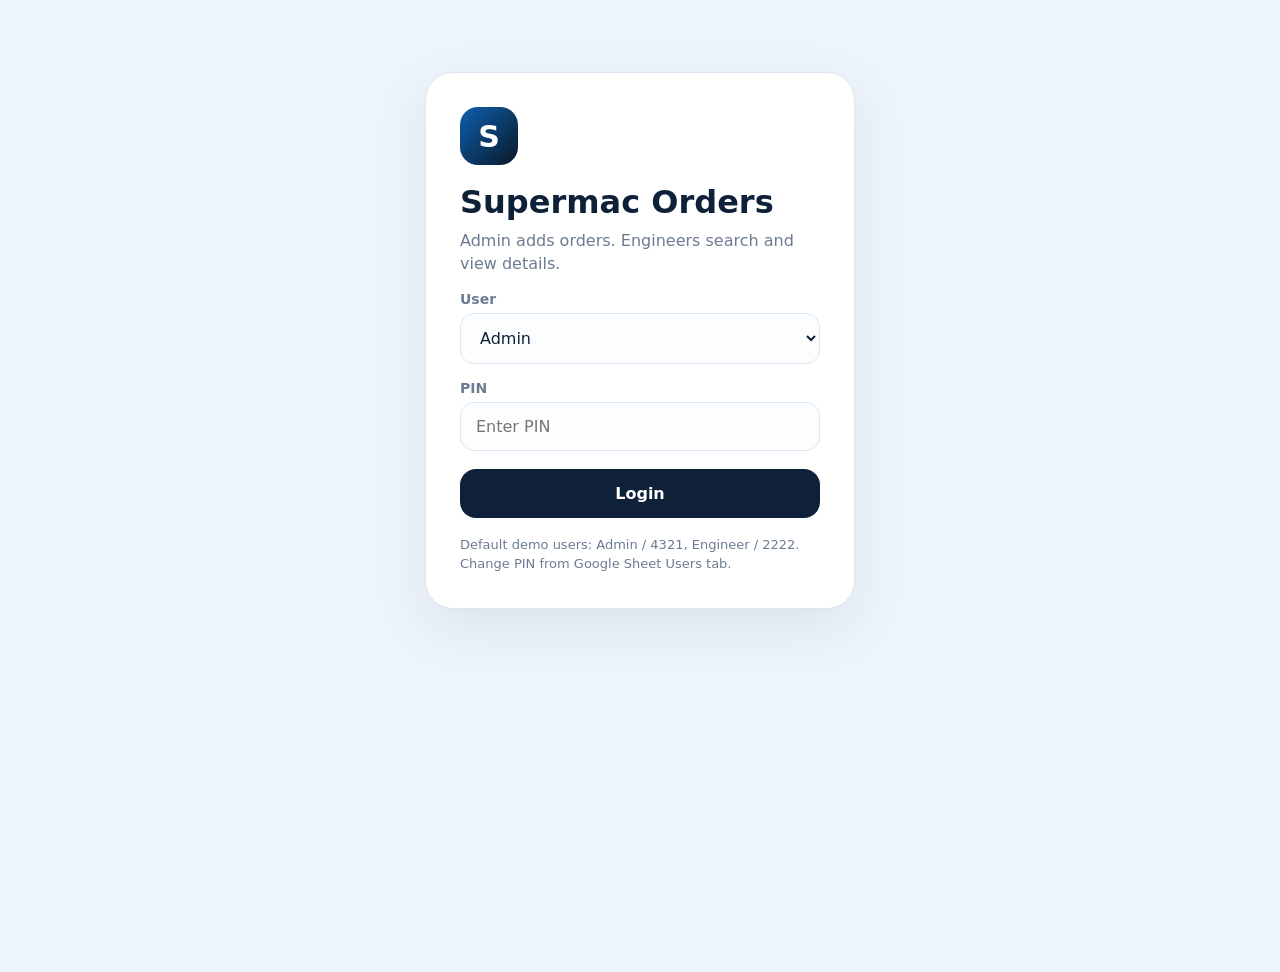
==== supermac-orders-v3-complete/index.html @ 664e1b69 "Add files via upload" ====
<!doctype html>
<html lang="en">
<head>
  <meta charset="utf-8" />
  <meta name="viewport" content="width=device-width,initial-scale=1" />
  <title>Supermac Orders</title>
  <link rel="manifest" href="manifest.json" />
  <link rel="stylesheet" href="styles.css" />
  <meta name="theme-color" content="#0f172a" />
</head>
<body>
  <div id="toast" class="toast"></div>

  <section id="loginScreen" class="screen active">
    <div class="login-card">
      <div class="brand-mark">S</div>
      <h1>Supermac Orders</h1>
      <p>Admin adds orders. Engineers search and view details.</p>

      <label>User</label>
      <select id="loginUser">
        <option value="Admin">Admin</option>
        <option value="Engineer">Engineer</option>
      </select>

      <label>PIN</label>
      <input id="loginPin" type="password" placeholder="Enter PIN" autocomplete="current-password" />

      <button id="loginBtn" class="primary-btn">Login</button>

      <div class="hint">
        Default demo users: Admin / 4321, Engineer / 2222. Change PIN from Google Sheet Users tab.
      </div>
    </div>
  </section>

  <section id="mainScreen" class="screen">
    <header class="app-header">
      <div>
        <h1>Supermac Orders</h1>
        <p id="userMeta">-</p>
      </div>
      <button id="logoutBtn" class="soft-btn">Logout</button>
    </header>

    <main class="shell">
      <section class="stats">
        <div class="stat-card"><span>Total Orders</span><strong id="totalOrders">0</strong></div>
        <div class="stat-card"><span>This Month</span><strong id="monthOrders">0</strong></div>
        <div class="stat-card"><span>Machine Types</span><strong id="machineTypes">0</strong></div>
      </section>

      <section id="adminPanel" class="panel">
        <div class="panel-head">
          <div>
            <h2 id="formTitle">Add New Order</h2>
            <p>Only Admin can add, edit and delete orders.</p>
          </div>
          <button id="cancelEditBtn" class="soft-btn hidden" type="button">Cancel Edit</button>
        </div>

        <form id="orderForm" class="order-form">
          <div class="form-grid">
            <div class="field"><label>Order Date</label><input name="orderDate" type="date" /></div>
            <div class="field"><label>Buyer Name *</label><input name="buyerName" required placeholder="Raj Plastics" /></div>
            <div class="field"><label>Company Name</label><input name="companyName" placeholder="Company name" /></div>
            <div class="field"><label>Contact Person</label><input name="contactPerson" placeholder="Rajubhai" /></div>
            <div class="field"><label>Mobile *</label><input name="mobile" required placeholder="9876543210" /></div>
            <div class="field"><label>Alternate Mobile</label><input name="alternateMobile" /></div>
            <div class="field"><label>Location</label><input name="location" placeholder="Ahmedabad" /></div>
            <div class="field wide"><label>Address</label><textarea name="address" rows="2"></textarea></div>

            <div class="field"><label>Machine Type</label><input name="machineType" value="Injection Moulding Machine" /></div>
            <div class="field"><label>Machine Model</label><input name="machineModel" placeholder="SM-120" /></div>
            <div class="field"><label>Tonnage</label><input name="tonnage" placeholder="120 Ton" /></div>
            <div class="field"><label>Servo Type</label><select name="servoType"><option></option><option>Servo</option><option>Non Servo</option></select></div>
            <div class="field"><label>PLC / Controller</label><input name="plc" placeholder="Keba / Techmation" /></div>
            <div class="field"><label>Motor HP</label><input name="motorHP" placeholder="15 HP" /></div>
            <div class="field"><label>Screw Size</label><input name="screwSize" placeholder="45 mm" /></div>
            <div class="field"><label>Shot Weight</label><input name="shotWeight" placeholder="250 gm" /></div>
            <div class="field"><label>Platen Size</label><input name="platenSize" placeholder="620 x 620" /></div>
            <div class="field"><label>Tie Bar Distance</label><input name="tieBarDistance" placeholder="420 x 420" /></div>
            <div class="field"><label>Delivery Date</label><input name="deliveryDate" type="date" /></div>
            <div class="field"><label>Status</label><select name="status"><option>New Order</option><option>Confirmed</option><option>Pending</option><option>Delivered</option><option>Cancelled</option></select></div>
            <div class="field"><label>Priority</label><select name="priority"><option>Normal</option><option>High</option><option>Urgent</option><option>Hold</option></select></div>
            <div class="field wide"><label>Special Requirement</label><textarea name="specialRequirement" rows="2"></textarea></div>
            <div class="field wide"><label>Internal Notes</label><textarea name="internalNotes" rows="2"></textarea></div>
          </div>
          <button id="saveOrderBtn" class="primary-btn" type="submit">Save Order</button>
        </form>
      </section>

      <section class="panel">
        <div class="panel-head">
          <div>
            <h2>Search Old Orders</h2>
            <p>Search by order ID, buyer, company, mobile, tonnage, location, or status.</p>
          </div>
          <button id="refreshBtn" class="soft-btn">Refresh</button>
        </div>

        <div class="search-row">
          <input id="searchInput" placeholder="Search orders..." />
          <select id="statusFilter">
            <option>All</option>
            <option>New Order</option>
            <option>Confirmed</option>
            <option>Pending</option>
            <option>Delivered</option>
            <option>Cancelled</option>
          </select>
        </div>

        <div id="ordersList" class="orders-list"></div>
      </section>
    </main>

    <dialog id="orderDialog">
      <div class="dialog-head">
        <h2 id="dialogTitle">Order Details</h2>
        <button id="closeDialog" class="soft-btn">Close</button>
      </div>
      <div id="orderDetailContent"></div>
    </dialog>
  </section>

  <script src="app.js"></script>
</body>
</html>
---- supermac-orders-v3-complete/styles.css ----
:root{
  --bg:#eef4fb;--card:#fff;--ink:#0f2138;--muted:#6c7b91;--line:#dbe6f2;
  --accent:#0f5fae;--accent2:#e8f2ff;--danger:#dc2626;--dangerbg:#fee2e2;
  --shadow:0 18px 55px rgba(15,33,56,.08);--radius:22px;
}
*{box-sizing:border-box}
body{margin:0;font-family:Inter,system-ui,-apple-system,Segoe UI,Arial,sans-serif;background:var(--bg);color:var(--ink)}
.screen{display:none;min-height:100vh}.screen.active{display:block}
.login-card{max-width:430px;margin:8vh auto;background:var(--card);border:1px solid var(--line);border-radius:28px;padding:34px;box-shadow:var(--shadow)}
.brand-mark{width:58px;height:58px;border-radius:18px;background:linear-gradient(135deg,#0f5fae,#091827);color:#fff;display:grid;place-items:center;font-weight:900;font-size:30px;margin-bottom:18px}
h1,h2,h3,p{margin:0}.login-card h1{font-size:32px}.login-card p,.panel-head p,.hint{color:var(--muted);margin-top:8px;line-height:1.45}
label{display:block;color:var(--muted);font-size:14px;font-weight:700;margin:16px 0 6px}
input,select,textarea{width:100%;border:1px solid var(--line);background:#fbfdff;border-radius:14px;padding:14px 15px;font:inherit;color:var(--ink);outline:none}
input:focus,select:focus,textarea:focus{border-color:#85b8ee;box-shadow:0 0 0 4px rgba(15,95,174,.11)}
button{border:0;border-radius:16px;font:inherit;font-weight:850;cursor:pointer}
.primary-btn{width:100%;margin-top:18px;padding:15px 18px;background:#0f2138;color:#fff}
.soft-btn,.ghost-btn{background:var(--accent2);color:#09233f;padding:13px 18px}
.danger-btn{background:var(--dangerbg);color:#b91c1c;padding:13px 18px}
.hidden{display:none!important}.hint{font-size:13px;margin-top:18px}
.app-header{position:sticky;top:0;z-index:4;background:rgba(255,255,255,.86);backdrop-filter:blur(12px);border-bottom:1px solid var(--line);padding:22px 28px;display:flex;align-items:center;justify-content:space-between}
.app-header h1{font-size:25px}.app-header p{color:var(--muted);margin-top:6px}
.shell{max-width:1260px;margin:0 auto;padding:28px}
.stats{display:grid;grid-template-columns:repeat(3,1fr);gap:16px;margin-bottom:18px}
.stat-card,.panel,.order-card{background:var(--card);border:1px solid var(--line);border-radius:var(--radius);box-shadow:var(--shadow)}
.stat-card{padding:20px}.stat-card span{color:var(--muted);font-weight:700}.stat-card strong{display:block;margin-top:8px;font-size:32px}
.panel{padding:24px;margin:18px 0}.panel-head{display:flex;justify-content:space-between;gap:18px;align-items:center;margin-bottom:18px}
.form-grid{display:grid;grid-template-columns:repeat(2,1fr);gap:10px 14px}.field.wide{grid-column:1/-1}
.search-row{display:grid;grid-template-columns:1fr 220px;gap:12px;margin-bottom:18px}
.orders-list{display:flex;flex-direction:column;gap:14px}.order-card{padding:20px}
.order-head{display:flex;justify-content:space-between;gap:12px}.order-head h3{font-size:18px}.order-head h2{font-size:22px;margin-top:8px}
.priority{align-self:flex-start;border-radius:999px;padding:9px 13px;font-weight:900;background:#eef6ff}
.priority.high{background:#fff1e6;color:#ea580c}.priority.urgent{background:#fee2e2;color:#dc2626}.priority.hold{background:#f3f4f6;color:#374151}
.order-info-grid{display:grid;grid-template-columns:repeat(4,1fr);gap:12px;margin-top:18px}
.order-info-grid div,.detail-item{border:1px solid var(--line);background:#f8fbff;border-radius:16px;padding:13px}
.order-info-grid span,.detail-item span{display:block;color:var(--muted);font-size:13px;margin-bottom:5px}
.order-info-grid strong,.detail-item strong{font-size:19px;word-break:break-word}
.card-actions{display:flex;justify-content:flex-end;gap:10px;margin-top:14px;flex-wrap:wrap}
.empty-box{text-align:center;border:1px dashed var(--line);border-radius:20px;padding:34px;color:var(--muted)}
.toast{position:fixed;left:50%;bottom:28px;transform:translateX(-50%) translateY(20px);background:#071827;color:#fff;padding:14px 20px;border-radius:999px;opacity:0;pointer-events:none;transition:.25s;z-index:100}
.toast.show{opacity:1;transform:translateX(-50%) translateY(0)}
dialog{border:0;border-radius:24px;max-width:920px;width:92%;padding:0;box-shadow:0 35px 95px rgba(0,0,0,.22)}
dialog::backdrop{background:rgba(3,7,18,.54)}
.dialog-head{padding:20px 22px;border-bottom:1px solid var(--line);display:flex;justify-content:space-between;align-items:center}
#orderDetailContent{padding:22px}.detail-grid{display:grid;grid-template-columns:repeat(2,1fr);gap:12px}
@media(max-width:780px){.shell{padding:16px}.stats,.form-grid,.order-info-grid,.detail-grid,.search-row{grid-template-columns:1fr}.app-header{padding:16px}.panel{padding:17px}.panel-head{align-items:flex-start;flex-direction:column}.login-card{margin:4vh 14px;padding:24px}.card-actions{justify-content:stretch}.card-actions button{flex:1}}
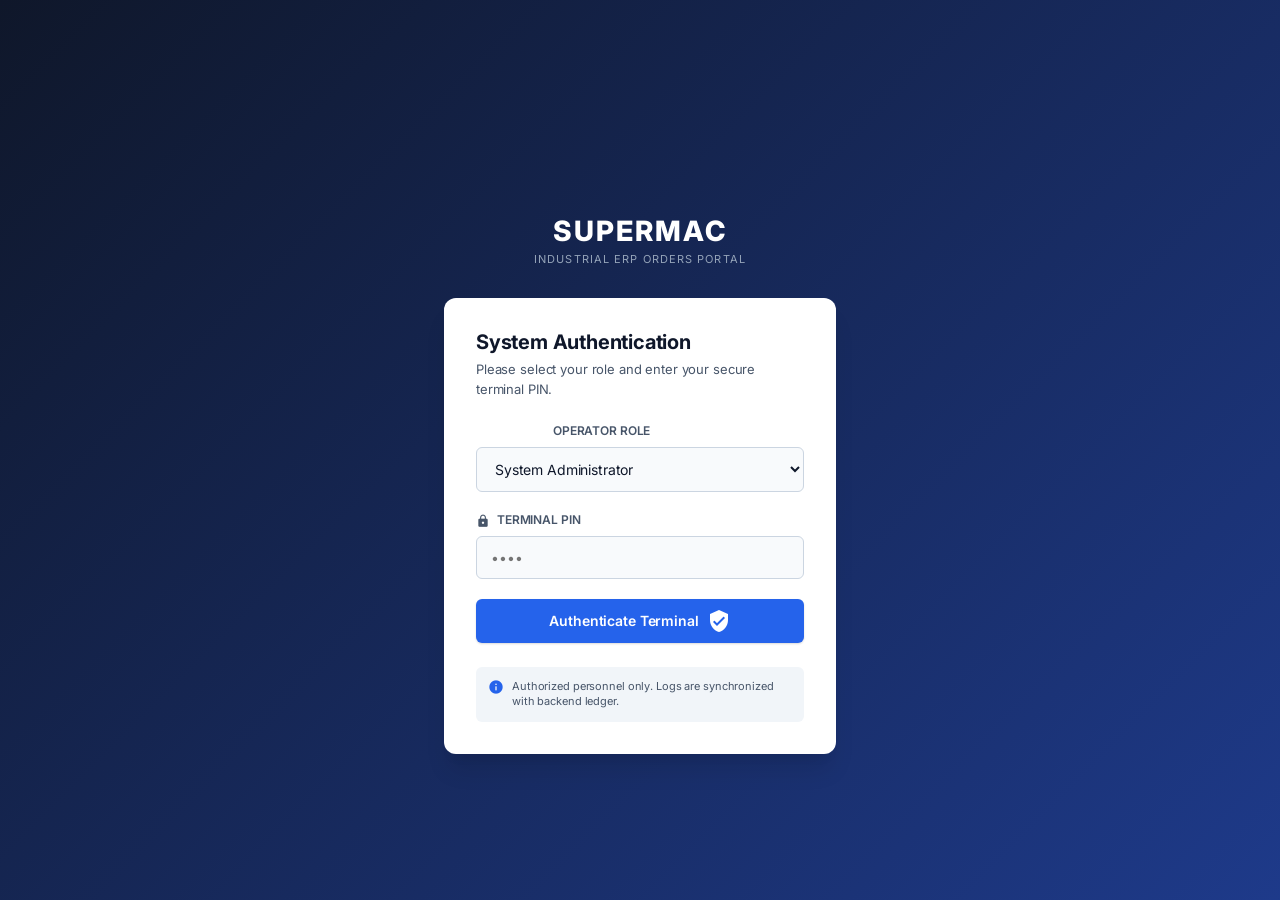
==== commit 8c87f30a: "Add files via upload" ====
--- a/supermac-orders-v3-complete/index.html
+++ b/supermac-orders-v3-complete/index.html
@@ -3,127 +3,428 @@
 <head>
   <meta charset="utf-8" />
   <meta name="viewport" content="width=device-width,initial-scale=1" />
-  <title>Supermac Orders</title>
+  <title>Supermac Orders PWA</title>
   <link rel="manifest" href="manifest.json" />
   <link rel="stylesheet" href="styles.css" />
-  <meta name="theme-color" content="#0f172a" />
+  <meta name="theme-color" content="#1e3a8a" />
+  <link rel="stylesheet" href="https://fonts.googleapis.com/icon?family=Material+Icons" />
+  <link rel="stylesheet" href="https://fonts.googleapis.com/css2?family=Inter:wght@300;400;500;600;700&display=swap" />
 </head>
 <body>
   <div id="toast" class="toast"></div>
 
+  <!-- AUTH SCREEN -->
   <section id="loginScreen" class="screen active">
-    <div class="login-card">
-      <div class="brand-mark">S</div>
-      <h1>Supermac Orders</h1>
-      <p>Admin adds orders. Engineers search and view details.</p>
-
-      <label>User</label>
-      <select id="loginUser">
-        <option value="Admin">Admin</option>
-        <option value="Engineer">Engineer</option>
-      </select>
-
-      <label>PIN</label>
-      <input id="loginPin" type="password" placeholder="Enter PIN" autocomplete="current-password" />
-
-      <button id="loginBtn" class="primary-btn">Login</button>
-
-      <div class="hint">
-        Default demo users: Admin / 4321, Engineer / 2222. Change PIN from Google Sheet Users tab.
+    <div class="login-container">
+      <div class="login-brand">
+        <div class="brand-logo"><i class="material-icons">precision_manufacturing</i></div>
+        <h1>SUPERMAC</h1>
+        <p>INDUSTRIAL ERP ORDERS PORTAL</p>
+      </div>
+      <div class="login-card">
+        <h2>System Authentication</h2>
+        <p class="login-subtitle">Please select your role and enter your secure terminal PIN.</p>
+
+        <div class="form-group">
+          <label><i class="material-icons">badge</i> Operator Role</label>
+          <div class="input-wrapper">
+            <select id="loginUser">
+              <option value="Admin">System Administrator</option>
+              <option value="Engineer">Field Engineer</option>
+            </select>
+          </div>
+        </div>
+
+        <div class="form-group">
+          <label><i class="material-icons">lock</i> Terminal PIN</label>
+          <div class="input-wrapper">
+            <input id="loginPin" type="password" placeholder="••••" max="4" autocomplete="current-password" />
+          </div>
+        </div>
+
+        <button id="loginBtn" class="btn-primary full-width">
+          <span>Authenticate Terminal</span>
+          <i class="material-icons">verified_user</i>
+        </button>
+
+        <div class="login-hint">
+          <i class="material-icons">info</i>
+          <span>Authorized personnel only. Logs are synchronized with backend ledger.</span>
+        </div>
       </div>
     </div>
   </section>
 
+  <!-- MAIN APP ERP INTERFACE -->
   <section id="mainScreen" class="screen">
-    <header class="app-header">
-      <div>
-        <h1>Supermac Orders</h1>
-        <p id="userMeta">-</p>
+    <div class="erp-layout">
+      
+      <!-- SIDEBAR COMPONENT -->
+      <aside class="sidebar">
+        <div class="sidebar-header">
+          <i class="material-icons logo-icon">settings_applications</i>
+          <div>
+            <h2>SUPERMAC</h2>
+            <span class="system-tag">ERP ENGINE V4</span>
+          </div>
+        </div>
+        
+        <div class="user-profile-badge">
+          <div class="avatar"><i class="material-icons">account_circle</i></div>
+          <div class="user-info">
+            <strong id="userMeta">-</strong>
+            <span class="status-online">System Online</span>
+          </div>
+        </div>
+
+        <nav class="sidebar-nav">
+          <a href="#dashboard-anchor" id="navDashboard" class="nav-item active">
+            <i class="material-icons">dashboard</i><span>Dashboard</span>
+          </a>
+          <a href="#search-anchor" id="navOrders" class="nav-item">
+            <i class="material-icons">fact_check</i><span>Order Ledger</span>
+          </a>
+          <a href="#adminPanel" id="navForm" class="nav-item admin-only">
+            <i class="material-icons">note_add</i><span>Order Intake Form</span>
+          </a>
+        </nav>
+
+        <div class="sidebar-footer">
+          <button id="logoutBtn" class="btn-sidebar-logout">
+            <i class="material-icons">logout</i><span>Terminate Session</span>
+          </button>
+        </div>
+      </aside>
+
+      <!-- MAIN CONTROLLER SHELL -->
+      <div class="main-content">
+        
+        <!-- TOP STICKY BAR -->
+        <header class="top-bar">
+          <div class="breadcrumb">
+            <span class="parent">Supermac Systems</span> / <span class="current" id="currentBreadcrumb">Dashboard</span>
+          </div>
+          <div class="top-bar-actions">
+            <button id="refreshBtn" class="btn-secondary">
+              <i class="material-icons">sync</i><span>Sync Ledger</span>
+            </button>
+          </div>
+        </header>
+
+        <div class="scroll-container">
+          <div class="shell" id="dashboard-anchor">
+            
+            <!-- INDUSTRIAL METRIC METERS -->
+            <section class="stats-row">
+              <div class="metric-card">
+                <div class="metric-icon blue"><i class="material-icons">inventory</i></div>
+                <div class="metric-data">
+                  <span class="label">Total Orders Logged</span>
+                  <strong id="totalOrders">0</strong>
+                </div>
+              </div>
+              <div class="metric-card">
+                <div class="metric-icon orange"><i class="material-icons">pending_actions</i></div>
+                <div class="metric-data">
+                  <span class="label">Pending Production</span>
+                  <strong id="pendingOrdersCount">0</strong>
+                </div>
+              </div>
+              <div class="metric-card">
+                <div class="metric-icon green"><i class="material-icons">event_available</i></div>
+                <div class="metric-data">
+                  <span class="label">Intake (Current Month)</span>
+                  <strong id="monthOrders">0</strong>
+                </div>
+              </div>
+              <div class="metric-card">
+                <div class="metric-icon grey"><i class="material-icons">build_circle</i></div>
+                <div class="metric-data">
+                  <span class="label">Active Configurations</span>
+                  <strong id="machineTypes">0</strong>
+                </div>
+              </div>
+            </section>
+
+            <!-- ORDER FORM INTAKE -->
+            <section id="adminPanel" class="panel rounded-card production-form-panel">
+              <div class="panel-head border-bottom">
+                <div class="panel-title-wrapper">
+                  <i class="material-icons panel-icon text-blue">assignment</i>
+                  <div>
+                    <h2 id="formTitle">Order Intake Blueprint Form</h2>
+                    <p class="admin-only">Enter engineering specifications, mechanical configurations, control schemas, and logistics metrics.</p>
+                    <p class="engineer-only">Field Engineer Authorization Mode: Review hardware profiles and alter deployment status flags.</p>
+                  </div>
+                </div>
+                <button id="cancelEditBtn" class="btn-danger hidden" type="button">
+                  <i class="material-icons">cancel</i><span>Abort Refactoring</span>
+                </button>
+              </div>
+
+              <form id="orderForm" class="order-form">
+                
+                <!-- SECTION 1: CUSTOMER INFORMATION -->
+                <div class="form-section-card">
+                  <div class="section-title"><i class="material-icons">business</i> SECTION 1: Customer Information Matrix</div>
+                  <div class="form-grid">
+                    <div class="field required"><label>Order Intake Date</label><input name="orderDate" type="date" required /></div>
+                    <div class="field required"><label>Buyer Name</label><input name="buyerName" required placeholder="Ex: Raj Plastics" /></div>
+                    <div class="field"><label>Company Registered Name</label><input name="companyName" placeholder="Ex: Raj Plastics Pvt Ltd" /></div>
+                    <div class="field"><label>Target Delivery City</label><input name="location" placeholder="Ex: Ahmedabad" /></div>
+                  </div>
+                </div>
+
+                <!-- SECTION 2: MACHINE INFORMATION -->
+                <div class="form-section-card">
+                  <div class="section-title"><i class="material-icons">precision_manufacturing</i> SECTION 2: Mechanical Frame Architecture</div>
+                  <div class="form-grid">
+                    <div class="field required">
+                      <label>Machine Kinematics Architecture</label>
+                      <select name="machineType" required id="formMachineType">
+                        <option value="Toggle Type">Toggle Type</option>
+                        <option value="Ram Type">Ram Type</option>
+                      </select>
+                    </div>
+                    <div class="field required">
+                      <label>Machine Model Designation</label>
+                      <select name="machineModel" required id="formMachineModel">
+                        <option value="SM-60">SM-60</option>
+                        <option value="SM-80">SM-80</option>
+                        <option value="SM-110">SM-110</option>
+                        <option value="ST-120">ST-120</option>
+                        <option value="SM-125">SM-125</option>
+                        <option value="ST-160">ST-160</option>
+                        <option value="SM-150">SM-150</option>
+                        <option value="SM-200">SM-200</option>
+                        <option value="SM-250">SM-250</option>
+                        <option value="SM-350">SM-350</option>
+                        <option value="SM-450">SM-450</option>
+                      </select>
+                    </div>
+                  </div>
+                </div>
+
+                <!-- SECTION 3: PLC -->
+                <div class="form-section-card">
+                  <div class="section-title"><i class="material-icons">developer_board</i> SECTION 3: Central Processing Automation (PLC)</div>
+                  <div class="form-grid">
+                    <div class="field">
+                      <label>PLC Ecosystem Brand</label>
+                      <select name="plc">
+                        <option value="">-- Select Brand --</option>
+                        <option value="Keba">Keba</option>
+                        <option value="B&R">B&R</option>
+                      </select>
+                    </div>
+                  </div>
+                </div>
+
+                <!-- SECTION 4: SERVO -->
+                <div class="form-section-card">
+                  <div class="section-title"><i class="material-icons">bolt</i> SECTION 4: Servo Drive Powertrain</div>
+                  <div class="form-grid">
+                    <div class="field">
+                      <label>Servo Inverter/Motor Make</label>
+                      <select name="servoType">
+                        <option value="">-- Select Powertrain Make --</option>
+                        <option value="Inovance">Inovance</option>
+                        <option value="Delta">Delta</option>
+                        <option value="Dyana">Dyana</option>
+                        <option value="THM">THM</option>
+                      </select>
+                    </div>
+                    <div class="field"><label>Servo System Size / Rating</label><input name="servoSize" placeholder="Ex: 15 kW - 41 Amp" /></div>
+                  </div>
+                </div>
+
+                <!-- SECTION 5: SCREW -->
+                <div class="form-section-card">
+                  <div class="section-title"><i class="material-icons">reorder</i> SECTION 5: Extrusion Screw & Barrel Assembly</div>
+                  <div class="form-grid">
+                    <div class="field">
+                      <label>Screw Geometrical Type</label>
+                      <select name="screwType">
+                        <option value="">-- Select Geometry --</option>
+                        <option value="Barrier">Barrier</option>
+                        <option value="Standard">Standard</option>
+                        <option value="Bio metallic">Bio metallic</option>
+                        <option value="PET">PET</option>
+                        <option value="RPVC">RPVC</option>
+                      </select>
+                    </div>
+                    <div class="field">
+                      <label>Screw Diameter Specification</label>
+                      <select name="screwSize">
+                        <option value="">-- Select Diameter --</option>
+                        <option value="30 mm">30 mm</option>
+                        <option value="40 mm">40 mm</option>
+                        <option value="45 mm">45 mm</option>
+                        <option value="50 mm">50 mm</option>
+                        <option value="55 mm">55 mm</option>
+                        <option value="60 mm">60 mm</option>
+                        <option value="65 mm">65 mm</option>
+                        <option value="70 mm">70 mm</option>
+                        <option value="80 mm">80 mm</option>
+                        <option value="90 mm">90 mm</option>
+                        <option value="120 mm">120 mm</option>
+                      </select>
+                    </div>
+                    <div class="field">
+                      <label>Barrel Size</label>
+                      <select name="barrelType">
+                        <option value="">-- Select Barrel Size --</option>
+                        <option value="Dia 95 x 30 x 938mm">Dia 95 x 30 x 938mm</option>
+                        <option value="Dia 95 x 35 x 938 mm">Dia 95 x 35 x 938 mm</option>
+                        <option value="Dia 105 x 40 x 1040">Dia 105 x 40 x 1040</option>
+                        <option value="Dia 105 x 45 x 1040">Dia 105 x 45 x 1040</option>
+                        <option value="Dia 105 x 35 x 1040">Dia 105 x 35 x 1040</option>
+                        <option value="Dia 125 x 45 x 1200">Dia 125 x 45 x 1200</option>
+                        <option value="Dia 125 x 40 x 1200">Dia 125 x 40 x 1200</option>
+                        <option value="Dia 125 x 50 x 1200">Dia 125 x 50 x 1200</option>
+                        <option value="Dia 140 x 45 x 1200">Dia 140 x 45 x 1200</option>
+                        <option value="Dia 140 x 50 x 1200">Dia 140 x 50 x 1200</option>
+                        <option value="Dia 140 x 50 x 1500">Dia 140 x 50 x 1500</option>
+                        <option value="Dia 140 x 50 x 1480">Dia 140 x 50 x 1480</option>
+                        <option value="Dia 140 x 55 x 1480">Dia 140 x 55 x 1480</option>
+                        <option value="Dia 165 x 55 x 1720">Dia 165 x 55 x 1720</option>
+                        <option value="Dia 165 x 60 x 1570">Dia 165 x 60 x 1570</option>
+                        <option value="Dia 165 x 65 x 1570">Dia 165 x 65 x 1570</option>
+                        <option value="Dia 165 x 60 x 1820">Dia 165 x 60 x 1820</option>
+                        <option value="Dia 140 x 60 x 1580">Dia 140 x 60 x 1580</option>
+                        <option value="Dia 140 x 65 x 1580">Dia 140 x 65 x 1580</option>
+                        <option value="Dia 220 x 80 x 2130">Dia 220 x 80 x 2130</option>
+                        <option value="Dia 220 x 90 x 2130">Dia 220 x 90 x 2130</option>
+                        <option value="Dia 200 x 70 x 1900">Dia 200 x 70 x 1900</option>
+                        <option value="Dia 200 x 75 x 1900">Dia 200 x 75 x 1900</option>
+                      </select>
+                    </div>
+                  </div>
+                </div>
+
+                <!-- SECTION 6: HYDRAULIC -->
+                <div class="form-section-card">
+                  <div class="section-title"><i class="material-icons">water</i> SECTION 6: Fluid Power & Hydraulic Matrix</div>
+                  <div class="form-grid">
+                    <div class="field"><label>Hydro Motor Size</label><input name="motorHP" placeholder="Ex: 15 HP / 11 kW" /></div>
+                  </div>
+                </div>
+
+                <!-- SECTION 7: MACHINE CONFIGURATION -->
+                <div class="form-section-card">
+                  <div class="section-title"><i class="material-icons">tune</i> SECTION 7: Auxiliary Machine Configurations</div>
+                  <div class="form-grid">
+                    <div class="field">
+                      <label>Tie Bar Structure Sizing</label>
+                      <select name="tieBarDistance">
+                        <option value="Std">Standard (Std)</option>
+                        <option value="Extralong">Extralong</option>
+                      </select>
+                    </div>
+                  </div>
+                </div>
+
+                <!-- SECTION 8, 9, 10: LOGISTICS, DISPATCH & REMARKS -->
+                <div class="form-section-card highlight-engineer-card">
+                  <div class="section-title"><i class="material-icons">local_shipping</i> SECTION 8, 9 & 10: Fulfillment Operations</div>
+                  <div class="form-grid">
+                    <div class="field required">
+                      <label>Production Operations Priority</label>
+                      <select name="priority" required>
+                        <option value="Normal">Normal</option>
+                        <option value="High">High</option>
+                        <option value="Urgent">Urgent / Fast</option>
+                        <option value="Hold">Hold Operations</option>
+                      </select>
+                    </div>
+                    <div class="field required"><label>Contractual Delivery Schedule Date</label><input name="deliveryDate" type="date" required /></div>
+                    <div class="field required">
+                      <label>Lifecycle Assembly Status</label>
+                      <select name="status" required id="formStatusField"></select>
+                    </div>
+                    <div class="field wide"><label>Engineering Special Instructions (Remarks)</label><textarea name="specialRequirement" rows="3" placeholder="Enter custom components, adaptations, and operational nuances..."></textarea></div>
+                    <div class="field wide hidden"><label>Internal Quality Ledger Notes</label><textarea name="internalNotes" rows="1"></textarea></div>
+                  </div>
+                </div>
+
+                <div class="form-submit-row">
+                  <button id="saveOrderBtn" class="btn-primary" type="submit">
+                    <i class="material-icons">save</i><span>Commit Specs to Ledger</span>
+                  </button>
+                </div>
+              </form>
+            </section>
+
+            <!-- LEDGER & SEARCH MATRIX SYSTEM -->
+            <section class="panel rounded-card" id="search-anchor">
+              <div class="panel-head">
+                <div class="panel-title-wrapper">
+                  <i class="material-icons panel-icon text-grey">view_list</i>
+                  <div>
+                    <h2>Global Production Orders Ledger</h2>
+                    <p>Filter, dissect, query, and review historical and live manufacturing floor contracts.</p>
+                  </div>
+                </div>
+              </div>
+
+              <!-- REAL-TIME FILTER RUNTIME COMPONENT -->
+              <div class="search-matrix-box">
+                <div class="search-input-field">
+                  <i class="material-icons">search</i>
+                  <input id="searchInput" placeholder="Query Matrix by Buyer, Corporate Entity, Line items, Components, Locations..." />
+                </div>
+                <div class="filter-dropdown-field">
+                  <i class="material-icons">filter_alt</i>
+                  <select id="statusFilter">
+                    <option value="All">All Production Statuses</option>
+                    <option value="New Order">New Order</option>
+                    <option value="Confirmed">Confirmed</option>
+                    <option value="Pending">Pending</option>
+                    <option value="Delivered">Delivered</option>
+                    <option value="Cancelled">Cancelled</option>
+                    <option value="Ready">Ready</option>
+                    <option value="Dispatched">Dispatched</option>
+                  </select>
+                </div>
+              </div>
+
+              <!-- DYNAMIC HIGH-END ERP DATA LIST CONTAINER -->
+              <div id="ordersList" class="orders-grid-system"></div>
+            </section>
+            
+          </div>
+        </div>
+
       </div>
-      <button id="logoutBtn" class="soft-btn">Logout</button>
-    </header>
-
-    <main class="shell">
-      <section class="stats">
-        <div class="stat-card"><span>Total Orders</span><strong id="totalOrders">0</strong></div>
-        <div class="stat-card"><span>This Month</span><strong id="monthOrders">0</strong></div>
-        <div class="stat-card"><span>Machine Types</span><strong id="machineTypes">0</strong></div>
-      </section>
-
-      <section id="adminPanel" class="panel">
-        <div class="panel-head">
-          <div>
-            <h2 id="formTitle">Add New Order</h2>
-            <p>Only Admin can add, edit and delete orders.</p>
-          </div>
-          <button id="cancelEditBtn" class="soft-btn hidden" type="button">Cancel Edit</button>
-        </div>
-
-        <form id="orderForm" class="order-form">
-          <div class="form-grid">
-            <div class="field"><label>Order Date</label><input name="orderDate" type="date" /></div>
-            <div class="field"><label>Buyer Name *</label><input name="buyerName" required placeholder="Raj Plastics" /></div>
-            <div class="field"><label>Company Name</label><input name="companyName" placeholder="Company name" /></div>
-            <div class="field"><label>Contact Person</label><input name="contactPerson" placeholder="Rajubhai" /></div>
-            <div class="field"><label>Mobile *</label><input name="mobile" required placeholder="9876543210" /></div>
-            <div class="field"><label>Alternate Mobile</label><input name="alternateMobile" /></div>
-            <div class="field"><label>Location</label><input name="location" placeholder="Ahmedabad" /></div>
-            <div class="field wide"><label>Address</label><textarea name="address" rows="2"></textarea></div>
-
-            <div class="field"><label>Machine Type</label><input name="machineType" value="Injection Moulding Machine" /></div>
-            <div class="field"><label>Machine Model</label><input name="machineModel" placeholder="SM-120" /></div>
-            <div class="field"><label>Tonnage</label><input name="tonnage" placeholder="120 Ton" /></div>
-            <div class="field"><label>Servo Type</label><select name="servoType"><option></option><option>Servo</option><option>Non Servo</option></select></div>
-            <div class="field"><label>PLC / Controller</label><input name="plc" placeholder="Keba / Techmation" /></div>
-            <div class="field"><label>Motor HP</label><input name="motorHP" placeholder="15 HP" /></div>
-            <div class="field"><label>Screw Size</label><input name="screwSize" placeholder="45 mm" /></div>
-            <div class="field"><label>Shot Weight</label><input name="shotWeight" placeholder="250 gm" /></div>
-            <div class="field"><label>Platen Size</label><input name="platenSize" placeholder="620 x 620" /></div>
-            <div class="field"><label>Tie Bar Distance</label><input name="tieBarDistance" placeholder="420 x 420" /></div>
-            <div class="field"><label>Delivery Date</label><input name="deliveryDate" type="date" /></div>
-            <div class="field"><label>Status</label><select name="status"><option>New Order</option><option>Confirmed</option><option>Pending</option><option>Delivered</option><option>Cancelled</option></select></div>
-            <div class="field"><label>Priority</label><select name="priority"><option>Normal</option><option>High</option><option>Urgent</option><option>Hold</option></select></div>
-            <div class="field wide"><label>Special Requirement</label><textarea name="specialRequirement" rows="2"></textarea></div>
-            <div class="field wide"><label>Internal Notes</label><textarea name="internalNotes" rows="2"></textarea></div>
-          </div>
-          <button id="saveOrderBtn" class="primary-btn" type="submit">Save Order</button>
-        </form>
-      </section>
-
-      <section class="panel">
-        <div class="panel-head">
-          <div>
-            <h2>Search Old Orders</h2>
-            <p>Search by order ID, buyer, company, mobile, tonnage, location, or status.</p>
-          </div>
-          <button id="refreshBtn" class="soft-btn">Refresh</button>
-        </div>
-
-        <div class="search-row">
-          <input id="searchInput" placeholder="Search orders..." />
-          <select id="statusFilter">
-            <option>All</option>
-            <option>New Order</option>
-            <option>Confirmed</option>
-            <option>Pending</option>
-            <option>Delivered</option>
-            <option>Cancelled</option>
-          </select>
-        </div>
-
-        <div id="ordersList" class="orders-list"></div>
-      </section>
-    </main>
-
-    <dialog id="orderDialog">
-      <div class="dialog-head">
-        <h2 id="dialogTitle">Order Details</h2>
-        <button id="closeDialog" class="soft-btn">Close</button>
+    </div>
+
+    <!-- HIGH-SPEC ARCHITECTURAL DETAILS DIALOG -->
+    <dialog id="orderDialog" class="erp-dialog rounded-card">
+      <div class="dialog-frame">
+        <div class="dialog-header border-bottom">
+          <div class="header-details">
+            <span class="dialog-pre-title" id="dialogOrderNum">SM-XXXX-XXX</span>
+            <h2 id="dialogTitle">System Architecture Blueprint View</h2>
+          </div>
+          <button id="closeDialog" class="btn-dialog-close"><i class="material-icons">close</i></button>
+        </div>
+        <div id="orderDetailContent" class="dialog-body-scroll">
+          <!-- Populated programmatically into elegant grid blocks -->
+        </div>
+        <div class="dialog-footer border-top">
+          <button class="btn-secondary" onclick="window.print()"><i class="material-icons">print</i><span>Print Component Blueprint</span></button>
+          <button class="btn-primary" onclick="document.getElementById('orderDialog').close()"><i class="material-icons">done</i><span>Acknowledge Data</span></button>
+        </div>
       </div>
-      <div id="orderDetailContent"></div>
     </dialog>
+
   </section>
+
+  <!-- ACTION BUTTON FLOAT SYSTEM -->
+  <button id="floatingAddBtn" class="floating-fab admin-only" title="Open Intake Blueprint Form">
+    <i class="material-icons">add</i>
+  </button>
 
   <script src="app.js"></script>
 </body>
-</html>
+</html>
--- a/supermac-orders-v3-complete/styles.css
+++ b/supermac-orders-v3-complete/styles.css
@@ -1,45 +1,343 @@
-:root{
-  --bg:#eef4fb;--card:#fff;--ink:#0f2138;--muted:#6c7b91;--line:#dbe6f2;
-  --accent:#0f5fae;--accent2:#e8f2ff;--danger:#dc2626;--dangerbg:#fee2e2;
-  --shadow:0 18px 55px rgba(15,33,56,.08);--radius:22px;
-}
-*{box-sizing:border-box}
-body{margin:0;font-family:Inter,system-ui,-apple-system,Segoe UI,Arial,sans-serif;background:var(--bg);color:var(--ink)}
-.screen{display:none;min-height:100vh}.screen.active{display:block}
-.login-card{max-width:430px;margin:8vh auto;background:var(--card);border:1px solid var(--line);border-radius:28px;padding:34px;box-shadow:var(--shadow)}
-.brand-mark{width:58px;height:58px;border-radius:18px;background:linear-gradient(135deg,#0f5fae,#091827);color:#fff;display:grid;place-items:center;font-weight:900;font-size:30px;margin-bottom:18px}
-h1,h2,h3,p{margin:0}.login-card h1{font-size:32px}.login-card p,.panel-head p,.hint{color:var(--muted);margin-top:8px;line-height:1.45}
-label{display:block;color:var(--muted);font-size:14px;font-weight:700;margin:16px 0 6px}
-input,select,textarea{width:100%;border:1px solid var(--line);background:#fbfdff;border-radius:14px;padding:14px 15px;font:inherit;color:var(--ink);outline:none}
-input:focus,select:focus,textarea:focus{border-color:#85b8ee;box-shadow:0 0 0 4px rgba(15,95,174,.11)}
-button{border:0;border-radius:16px;font:inherit;font-weight:850;cursor:pointer}
-.primary-btn{width:100%;margin-top:18px;padding:15px 18px;background:#0f2138;color:#fff}
-.soft-btn,.ghost-btn{background:var(--accent2);color:#09233f;padding:13px 18px}
-.danger-btn{background:var(--dangerbg);color:#b91c1c;padding:13px 18px}
-.hidden{display:none!important}.hint{font-size:13px;margin-top:18px}
-.app-header{position:sticky;top:0;z-index:4;background:rgba(255,255,255,.86);backdrop-filter:blur(12px);border-bottom:1px solid var(--line);padding:22px 28px;display:flex;align-items:center;justify-content:space-between}
-.app-header h1{font-size:25px}.app-header p{color:var(--muted);margin-top:6px}
-.shell{max-width:1260px;margin:0 auto;padding:28px}
-.stats{display:grid;grid-template-columns:repeat(3,1fr);gap:16px;margin-bottom:18px}
-.stat-card,.panel,.order-card{background:var(--card);border:1px solid var(--line);border-radius:var(--radius);box-shadow:var(--shadow)}
-.stat-card{padding:20px}.stat-card span{color:var(--muted);font-weight:700}.stat-card strong{display:block;margin-top:8px;font-size:32px}
-.panel{padding:24px;margin:18px 0}.panel-head{display:flex;justify-content:space-between;gap:18px;align-items:center;margin-bottom:18px}
-.form-grid{display:grid;grid-template-columns:repeat(2,1fr);gap:10px 14px}.field.wide{grid-column:1/-1}
-.search-row{display:grid;grid-template-columns:1fr 220px;gap:12px;margin-bottom:18px}
-.orders-list{display:flex;flex-direction:column;gap:14px}.order-card{padding:20px}
-.order-head{display:flex;justify-content:space-between;gap:12px}.order-head h3{font-size:18px}.order-head h2{font-size:22px;margin-top:8px}
-.priority{align-self:flex-start;border-radius:999px;padding:9px 13px;font-weight:900;background:#eef6ff}
-.priority.high{background:#fff1e6;color:#ea580c}.priority.urgent{background:#fee2e2;color:#dc2626}.priority.hold{background:#f3f4f6;color:#374151}
-.order-info-grid{display:grid;grid-template-columns:repeat(4,1fr);gap:12px;margin-top:18px}
-.order-info-grid div,.detail-item{border:1px solid var(--line);background:#f8fbff;border-radius:16px;padding:13px}
-.order-info-grid span,.detail-item span{display:block;color:var(--muted);font-size:13px;margin-bottom:5px}
-.order-info-grid strong,.detail-item strong{font-size:19px;word-break:break-word}
-.card-actions{display:flex;justify-content:flex-end;gap:10px;margin-top:14px;flex-wrap:wrap}
-.empty-box{text-align:center;border:1px dashed var(--line);border-radius:20px;padding:34px;color:var(--muted)}
-.toast{position:fixed;left:50%;bottom:28px;transform:translateX(-50%) translateY(20px);background:#071827;color:#fff;padding:14px 20px;border-radius:999px;opacity:0;pointer-events:none;transition:.25s;z-index:100}
-.toast.show{opacity:1;transform:translateX(-50%) translateY(0)}
-dialog{border:0;border-radius:24px;max-width:920px;width:92%;padding:0;box-shadow:0 35px 95px rgba(0,0,0,.22)}
-dialog::backdrop{background:rgba(3,7,18,.54)}
-.dialog-head{padding:20px 22px;border-bottom:1px solid var(--line);display:flex;justify-content:space-between;align-items:center}
-#orderDetailContent{padding:22px}.detail-grid{display:grid;grid-template-columns:repeat(2,1fr);gap:12px}
-@media(max-width:780px){.shell{padding:16px}.stats,.form-grid,.order-info-grid,.detail-grid,.search-row{grid-template-columns:1fr}.app-header{padding:16px}.panel{padding:17px}.panel-head{align-items:flex-start;flex-direction:column}.login-card{margin:4vh 14px;padding:24px}.card-actions{justify-content:stretch}.card-actions button{flex:1}}
+/* ==========================================================================
+   SUPERMAC INDUSTRIAL ERP ARCHITECTURE STYLESHEET
+   COLOR SYSTEM: Slate Grey, Industrial White, Precision Blue, Deep Navy
+   ========================================================================== */
+
+:root {
+  --font-family: 'Inter', system-ui, -apple-system, sans-serif;
+  
+  /* Industrial Palette Rules */
+  --bg-app-grey: #f1f5f9;
+  --bg-card-white: #ffffff;
+  --text-primary-navy: #0f172a;
+  --text-secondary-muted: #475569;
+  --industrial-border-grey: #cbd5e1;
+  --industrial-focus-blue: #2563eb;
+  --industrial-hover-blue: #1d4ed8;
+  --industrial-soft-blue: #eff6ff;
+  
+  /* Priority Color Schemes */
+  --priority-normal-bg: #f8fafc;
+  --priority-normal-txt: #64748b;
+  --priority-high-bg: #fff7ed;
+  --priority-high-txt: #c2410c;
+  --priority-urgent-bg: #fef2f2;
+  --priority-urgent-txt: #dc2626;
+  --priority-hold-bg: #f3f4f6;
+  --priority-hold-txt: #374151;
+
+  --radius-card: 12px;
+  --radius-input: 6px;
+  --shadow-sm: 0 1px 3px rgba(0,0,0,0.05), 0 1px 2px rgba(0,0,0,0.1);
+  --shadow-md: 0 4px 6px -1px rgba(15, 23, 42, 0.05), 0 2px 4px -1px rgba(15, 23, 42, 0.03);
+  --shadow-lg: 0 20px 25px -5px rgba(0, 0, 0, 0.1), 0 10px 10px -5px rgba(0, 0, 0, 0.04);
+}
+
+* { box-sizing: border-box; margin: 0; padding: 0; font-family: var(--font-family); letter-spacing: -0.01em; }
+body { background: var(--bg-app-grey); color: var(--text-primary-navy); overflow: hidden; height: 100vh; -webkit-font-smoothing: antialiased; }
+
+input, select, textarea { font-size: 14px; color: var(--text-primary-navy); }
+input:disabled, select:disabled, textarea:disabled { background-color: #f1f5f9 !important; color: #64748b !important; cursor: not-allowed; border-color: #e2e8f0; }
+
+button { font-family: var(--font-family); cursor: pointer; border: none; background: none; transition: all 0.2s ease; }
+
+.hidden { display: none !important; }
+
+/* ==========================================================================
+   APP SCREENS CONTROL LAYOUT
+   ========================================================================== */
+.screen { display: none; height: 100vh; width: 100vw; }
+.screen.active { display: block; }
+
+/* AUTHENTICATION PORTAL LAYOUT */
+#loginScreen {
+  background: linear-gradient(135deg, #0f172a 0%, #1e3a8a 100%);
+  display: none;
+  align-items: center;
+  justify-content: center;
+}
+#loginScreen.active { display: flex; }
+
+.login-container { width: 100%; max-width: 440px; padding: 24px; }
+.login-brand { text-align: center; margin-bottom: 32px; color: #ffffff; }
+.login-brand .brand-logo i { font-size: 56px; color: #3b82f6; }
+.login-brand h1 { font-size: 28px; font-weight: 800; letter-spacing: 2px; margin-top: 8px; }
+.login-brand p { font-size: 11px; letter-spacing: 0.1em; color: #94a3b8; margin-top: 4px; }
+
+.login-card { background: var(--bg-card-white); border-radius: var(--radius-card); padding: 32px; box-shadow: var(--shadow-lg); }
+.login-card h2 { font-size: 20px; font-weight: 700; color: var(--text-primary-navy); margin-bottom: 6px; }
+.login-subtitle { font-size: 13px; color: var(--text-secondary-muted); margin-bottom: 24px; line-height: 1.5; }
+
+.form-group { margin-bottom: 20px; }
+.form-group label { display: block; font-size: 12px; font-weight: 600; color: var(--text-secondary-muted); text-transform: uppercase; margin-bottom: 8px; }
+.form-group label i { font-size: 14px; vertical-align: middle; margin-right: 4px; }
+
+.input-wrapper select, .input-wrapper input {
+  width: 100%; padding: 12px 14px; border: 1px solid var(--industrial-border-grey); border-radius: var(--radius-input);
+  background: #f8fafc; transition: all 0.2s ease; outline: none;
+}
+.input-wrapper select:focus, .input-wrapper input:focus { border-color: var(--industrial-focus-blue); background: #ffffff; box-shadow: 0 0 0 3px rgba(37,99,235,0.15); }
+
+.login-hint { display: flex; gap: 8px; align-items: flex-start; margin-top: 24px; padding: 12px; background: var(--bg-app-grey); border-radius: 6px; font-size: 11px; color: var(--text-secondary-muted); line-height: 1.4; }
+.login-hint i { font-size: 16px; color: var(--industrial-focus-blue); flex-shrink: 0; }
+
+/* ==========================================================================
+   PRODUCTION INTERFACE LAYOUT (SIDEBAR & MAIN PANELS)
+   ========================================================================== */
+.erp-layout { display: flex; height: 100vh; width: 100vw; overflow: hidden; }
+
+/* REUSABLE SIDEBAR COMPONENT */
+.sidebar {
+  width: 280px; background: #0f172a; color: #f8fafc; display: flex; flex-direction: column;
+  border-right: 1px solid rgba(255,255,255,0.08); flex-shrink: 0;
+}
+.sidebar-header { padding: 24px; display: flex; align-items: center; gap: 12px; border-bottom: 1px solid rgba(255,255,255,0.06); }
+.sidebar-header .logo-icon { font-size: 32px; color: #3b82f6; }
+.sidebar-header h2 { font-size: 18px; font-weight: 800; letter-spacing: 1px; color: #ffffff; }
+.sidebar-header .system-tag { font-size: 10px; font-weight: 700; background: rgba(59,130,246,0.15); color: #60a5fa; padding: 2px 6px; border-radius: 4px; }
+
+.user-profile-badge { padding: 16px 24px; display: flex; align-items: center; gap: 12px; background: rgba(255,255,255,0.02); border-bottom: 1px solid rgba(255,255,255,0.06); }
+.user-profile-badge .avatar i { font-size: 36px; color: #94a3b8; }
+.user-profile-badge .user-info strong { display: block; font-size: 14px; color: #ffffff; font-weight: 600; }
+.user-profile-badge .user-info .status-online { font-size: 11px; color: #10b981; display: flex; align-items: center; gap: 4px; margin-top: 2px; }
+.user-profile-badge .user-info .status-online::before { content: ''; width: 6px; height: 6px; background: #10b981; border-radius: 50%; display: inline-block; }
+
+.sidebar-nav { padding: 16px 12px; flex: 1; display: flex; flex-direction: column; gap: 4px; }
+.nav-item {
+  display: flex; align-items: center; gap: 12px; padding: 12px 16px; border-radius: 6px; color: #94a3b8; text-decoration: none;
+  font-size: 14px; font-weight: 500; transition: all 0.2s ease;
+}
+.nav-item i { font-size: 20px; }
+.nav-item:hover { background: rgba(255,255,255,0.04); color: #ffffff; }
+.nav-item.active { background: var(--industrial-focus-blue); color: #ffffff; box-shadow: var(--shadow-sm); }
+
+.sidebar-footer { padding: 16px 12px; border-top: 1px solid rgba(255,255,255,0.06); }
+.btn-sidebar-logout {
+  width: 100%; display: flex; align-items: center; gap: 12px; padding: 12px 16px; border-radius: 6px;
+  color: #ef4444; font-size: 14px; font-weight: 500; text-align: left;
+}
+.btn-sidebar-logout:hover { background: rgba(239, 68, 68, 0.1); }
+
+/* MAIN SHELL PANEL WRAPPER */
+.main-content { flex: 1; display: flex; flex-direction: column; background: var(--bg-app-grey); overflow: hidden; }
+.top-bar {
+  height: 70px; background: var(--bg-card-white); border-bottom: 1px solid var(--industrial-border-grey);
+  display: flex; align-items: center; justify-content: space-between; padding: 0 32px; flex-shrink: 0;
+}
+.breadcrumb { font-size: 13px; color: var(--text-secondary-muted); }
+.breadcrumb .current { font-weight: 600; color: var(--text-primary-navy); }
+
+.scroll-container { flex: 1; overflow-y: auto; padding: 32px; }
+.shell { max-width: 1400px; margin: 0 auto; display: flex; flex-direction: column; gap: 32px; }
+
+/* ==========================================================================
+   BUTTON ARCHITECTURE CAPABILITIES
+   ========================================================================== */
+.btn-primary, .btn-secondary, .btn-danger {
+  display: inline-flex; align-items: center; justify-content: center; gap: 8px;
+  padding: 10px 20px; font-size: 14px; font-weight: 600; border-radius: var(--radius-input); transition: all 0.2s ease;
+}
+.btn-primary { background: var(--industrial-focus-blue); color: #ffffff; box-shadow: var(--shadow-sm); }
+.btn-primary:hover { background: var(--industrial-hover-blue); }
+.btn-secondary { background: #e2e8f0; color: var(--text-primary-navy); border: 1px solid var(--industrial-border-grey); }
+.btn-secondary:hover { background: #cbd5e1; }
+.btn-danger { background: #fee2e2; color: #b91c1c; }
+.btn-danger:hover { background: #fca5a5; }
+.full-width { width: 100%; }
+
+/* ==========================================================================
+   METRIC METERS AND SUMMARY WIDGETS
+   ========================================================================== */
+.stats-row { display: grid; grid-template-columns: repeat(auto-fit, minmax(260px, 1fr)); gap: 20px; }
+.metric-card {
+  background: var(--bg-card-white); border-radius: var(--radius-card); padding: 20px;
+  display: flex; align-items: center; gap: 16px; box-shadow: var(--shadow-md); border: 1px solid #e2e8f0;
+}
+.metric-icon { width: 48px; height: 48px; border-radius: 8px; display: flex; align-items: center; justify-content: center; flex-shrink: 0; }
+.metric-icon i { font-size: 24px; }
+.metric-icon.blue { background: #eff6ff; color: #2563eb; }
+.metric-icon.orange { background: #fff7ed; color: #ea580c; }
+.metric-icon.green { background: #ecfdf5; color: #10b981; }
+.metric-icon.grey { background: #f1f5f9; color: #475569; }
+
+.metric-data .label { display: block; font-size: 12px; font-weight: 500; color: var(--text-secondary-muted); text-transform: uppercase; margin-bottom: 4px; }
+.metric-data strong { font-size: 24px; font-weight: 700; color: var(--text-primary-navy); }
+
+/* ==========================================================================
+   PANEL MODULES & GROUPED SECTIONS
+   ========================================================================== */
+.rounded-card { background: var(--bg-card-white); border-radius: var(--radius-card); box-shadow: var(--shadow-md); border: 1px solid #e2e8f0; }
+.panel-head { padding: 24px 32px; display: flex; align-items: center; justify-content: space-between; }
+.panel-head.border-bottom { border-bottom: 1px solid #e2e8f0; }
+.panel-title-wrapper { display: flex; align-items: center; gap: 16px; }
+.panel-icon { font-size: 28px; }
+.panel-icon.text-blue { color: var(--industrial-focus-blue); }
+.panel-icon.text-grey { color: var(--text-secondary-muted); }
+
+.panel-head h2 { font-size: 18px; font-weight: 700; color: var(--text-primary-navy); }
+.panel-head p { font-size: 13px; color: var(--text-secondary-muted); margin-top: 2px; }
+
+/* ERP SPECIFICATION BLUEPRINT FORM GROUPS */
+.order-form { padding: 32px; display: flex; flex-direction: column; gap: 24px; background: #f8fafc; border-bottom-left-radius: var(--radius-card); border-bottom-right-radius: var(--radius-card); }
+.form-section-card { background: var(--bg-card-white); border-radius: 8px; padding: 24px; border: 1px solid #e2e8f0; box-shadow: var(--shadow-sm); }
+.section-title { font-size: 13px; font-weight: 700; color: var(--industrial-focus-blue); text-transform: uppercase; margin-bottom: 20px; padding-bottom: 8px; border-bottom: 2px solid var(--industrial-soft-blue); display: flex; align-items: center; gap: 6px; }
+.section-title i { font-size: 16px; }
+
+.form-grid { display: grid; grid-template-columns: repeat(3, 1fr); gap: 20px; }
+@media (max-width: 1024px) { .form-grid { grid-template-columns: repeat(2, 1fr); } }
+@media (max-width: 768px) { .form-grid { grid-template-columns: 1fr; } }
+
+.field { display: flex; flex-direction: column; gap: 6px; }
+.field.wide { grid-column: 1 / -1; }
+.field label { font-size: 12px; font-weight: 600; color: var(--text-secondary-muted); }
+.field.required label::after { content: ' *'; color: #ef4444; }
+
+.field input, .field select, .field textarea {
+  width: 100%; padding: 10px 12px; border: 1px solid var(--industrial-border-grey); border-radius: var(--radius-input);
+  background: #ffffff; outline: none; transition: border-color 0.15s ease;
+}
+.field input:focus, .field select:focus, .field textarea:focus { border-color: var(--industrial-focus-blue); box-shadow: 0 0 0 2px rgba(37,99,235,0.1); }
+.form-submit-row { display: flex; justify-content: flex-end; padding: 16px 0; }
+
+/* ==========================================================================
+   SEARCH TOOL MATRIX COMPONENT
+   ========================================================================== */
+.search-matrix-box { display: flex; gap: 16px; padding: 20px 32px; background: #f8fafc; border-bottom: 1px solid #e2e8f0; }
+@media (max-width: 640px) { .search-matrix-box { flex-direction: column; } }
+
+.search-input-field { position: relative; flex: 1; }
+.search-input-field i { position: absolute; left: 14px; top: 12px; color: var(--text-secondary-muted); font-size: 20px; }
+.search-input-field input { width: 100%; padding: 12px 16px 12px 44px; border: 1px solid var(--industrial-border-grey); border-radius: var(--radius-input); outline: none; }
+.search-input-field input:focus { border-color: var(--industrial-focus-blue); background: #ffffff; }
+
+.filter-dropdown-field { position: relative; width: 260px; }
+@media (max-width: 640px) { .filter-dropdown-field { width: 100%; } }
+.filter-dropdown-field i { position: absolute; left: 14px; top: 12px; color: var(--text-secondary-muted); font-size: 20px; pointer-events: none; }
+.filter-dropdown-field select { width: 100%; padding: 12px 16px 12px 44px; border: 1px solid var(--industrial-border-grey); border-radius: var(--radius-input); outline: none; background: #ffffff; appearance: none; }
+.filter-dropdown-field select:focus { border-color: var(--industrial-focus-blue); }
+
+/* ==========================================================================
+   DYNAMIC ORDERS CARD LIST GRID SYSTEM
+   ========================================================================== */
+.orders-grid-system { padding: 32px; display: grid; grid-template-columns: repeat(auto-fill, minmax(340px, 1fr)); gap: 24px; background: #ffffff; }
+.order-card {
+  background: var(--bg-card-white); border: 1px solid #e2e8f0; border-radius: 10px; padding: 20px;
+  box-shadow: var(--shadow-sm); display: flex; flex-direction: column; justify-content: space-between; transition: transform 0.2s ease, box-shadow 0.2s ease;
+}
+.order-card:hover { transform: translateY(-2px); box-shadow: var(--shadow-md); border-color: var(--industrial-border-grey); }
+
+.order-card-header { display: flex; justify-content: space-between; align-items: flex-start; margin-bottom: 14px; }
+.order-uid { font-size: 11px; font-weight: 700; color: #2563eb; background: #eff6ff; padding: 2px 6px; border-radius: 4px; font-family: monospace; }
+.order-priority-tag { font-size: 11px; font-weight: 600; padding: 2px 8px; border-radius: 20px; text-transform: uppercase; }
+.order-priority-tag.normal { background: var(--priority-normal-bg); color: var(--priority-normal-txt); }
+.order-priority-tag.high { background: var(--priority-high-bg); color: var(--priority-high-txt); }
+.order-priority-tag.urgent { background: var(--priority-urgent-bg); color: var(--priority-urgent-txt); }
+.order-priority-tag.hold { background: var(--priority-hold-bg); color: var(--priority-hold-txt); }
+
+.order-corporate { font-size: 16px; font-weight: 700; color: var(--text-primary-navy); margin-bottom: 2px; line-height: 1.3; }
+.order-buyer-line { font-size: 13px; color: var(--text-secondary-muted); margin-bottom: 16px; display: flex; align-items: center; gap: 4px; }
+.order-buyer-line i { font-size: 14px; }
+
+.order-spec-preview-box { background: #f8fafc; border-radius: 6px; padding: 12px; display: grid; grid-template-columns: 1fr 1fr; gap: 10px 14px; margin-bottom: 18px; border: 1px solid #f1f5f9; }
+.spec-datapoint { display: flex; flex-direction: column; }
+.spec-datapoint span { font-size: 10px; font-weight: 500; color: var(--text-secondary-muted); text-transform: uppercase; }
+.spec-datapoint strong { font-size: 13px; color: var(--text-primary-navy); font-weight: 600; margin-top: 1px; }
+
+.order-card-actions { display: flex; gap: 8px; border-top: 1px solid #f1f5f9; padding-top: 14px; justify-content: flex-end; }
+.btn-card-action { display: inline-flex; align-items: center; justify-content: center; gap: 4px; padding: 8px 12px; font-size: 12px; font-weight: 600; border-radius: 4px; }
+.btn-card-action.view { background: #f1f5f9; color: var(--text-primary-navy); }
+.btn-card-action.view:hover { background: #e2e8f0; }
+.btn-card-action.edit { background: var(--industrial-soft-blue); color: var(--industrial-focus-blue); }
+.btn-card-action.edit:hover { background: #d0e7ff; }
+.btn-card-action.delete { background: #fee2e2; color: #dc2626; }
+.btn-card-action.delete:hover { background: #fca5a5; }
+
+/* Empty State Ledger Configuration */
+.empty-box { grid-column: 1 / -1; text-align: center; padding: 60px 20px; color: var(--text-secondary-muted); }
+.empty-box i { font-size: 48px; color: #94a3b8; margin-bottom: 12px; }
+.empty-box h3 { font-size: 16px; font-weight: 600; color: var(--text-primary-navy); }
+
+/* ==========================================================================
+   HIGH-SPECIFICATION SYSTEM ARCHITECTURE DIALOG OVERLAY
+   ========================================================================== */
+.erp-dialog { border: none; margin: auto; width: 90%; max-width: 900px; max-height: 85vh; background: transparent; outline: none; }
+.erp-dialog::backdrop { background: rgba(15, 23, 42, 0.6); backdrop-filter: blur(4px); }
+
+.dialog-frame { background: var(--bg-card-white); border-radius: var(--radius-card); display: flex; flex-direction: column; max-height: 85vh; box-shadow: var(--shadow-lg); overflow: hidden; }
+.dialog-header { padding: 20px 32px; display: flex; align-items: center; justify-content: space-between; background: #ffffff; }
+.dialog-header .dialog-pre-title { font-family: monospace; font-size: 12px; font-weight: 700; color: var(--industrial-focus-blue); background: var(--industrial-soft-blue); padding: 2px 6px; border-radius: 4px; }
+.dialog-header h2 { font-size: 18px; font-weight: 700; color: var(--text-primary-navy); margin-top: 4px; }
+
+.btn-dialog-close { width: 32px; height: 32px; border-radius: 50%; display: flex; align-items: center; justify-content: center; background: #f1f5f9; color: var(--text-secondary-muted); }
+.btn-dialog-close:hover { background: #e2e8f0; color: var(--text-primary-navy); }
+
+.dialog-body-scroll { padding: 32px; overflow-y: auto; background: #f8fafc; display: flex; flex-direction: column; gap: 24px; }
+.dialog-blueprint-group { background: var(--bg-card-white); border-radius: 8px; border: 1px solid #e2e8f0; padding: 20px; box-shadow: var(--shadow-sm); }
+.dialog-blueprint-group .group-title { font-size: 12px; font-weight: 700; color: var(--text-secondary-muted); text-transform: uppercase; margin-bottom: 14px; border-bottom: 1px solid #f1f5f9; padding-bottom: 6px; display: flex; align-items: center; gap: 6px; }
+.dialog-blueprint-group .group-title i { font-size: 16px; color: var(--industrial-focus-blue); }
+
+.dialog-data-grid { display: grid; grid-template-columns: repeat(auto-fit, minmax(200px, 1fr)); gap: 16px; }
+.dialog-item { display: flex; flex-direction: column; gap: 2px; }
+.dialog-item span { font-size: 11px; font-weight: 500; color: var(--text-secondary-muted); text-transform: uppercase; }
+.dialog-item strong { font-size: 14px; font-weight: 600; color: var(--text-primary-navy); }
+
+.dialog-footer { padding: 16px 32px; display: flex; justify-content: flex-end; gap: 12px; background: #ffffff; }
+.border-bottom { border-bottom: 1px solid #e2e8f0; }
+.border-top { border-top: 1px solid #e2e8f0; }
+
+/* ==========================================================================
+   FLOATING ACTION AND RUNTIME COMPONENT ADAPTATIONS
+   ========================================================================== */
+.floating-fab {
+  position: fixed; bottom: 32px; right: 32px; width: 56px; height: 56px; border-radius: 50%;
+  background: var(--industrial-focus-blue); color: #ffffff; box-shadow: var(--shadow-lg);
+  display: flex; align-items: center; justify-content: center; z-index: 99; transition: all 0.2s ease;
+}
+.floating-fab:hover { background: var(--industrial-hover-blue); transform: scale(1.05); }
+.floating-fab i { font-size: 28px; }
+
+/* TOAST CONTROLLER */
+.toast {
+  position: fixed; top: 24px; left: 50%; transform: translateX(-50%) translateY(-20px); opacity: 0;
+  background: #0f172a; color: #ffffff; padding: 12px 24px; border-radius: 6px; font-size: 13px; font-weight: 500;
+  box-shadow: var(--shadow-lg); transition: all 0.3s cubic-bezier(0.175, 0.885, 0.32, 1.275); z-index: 9999; pointer-events: none;
+}
+.toast.show { opacity: 1; transform: translateX(-50%) translateY(0); }
+
+/* SECURITY POLICY DESCOPING VISIBILITY RUNTIME */
+body:not(.is-admin) .admin-only { display: none !important; }
+body:not(.is-engineer) .engineer-only { display: none !important; }
+
+/* Highlight context card adjustments for engineer focus fields */
+body.is-engineer .highlight-engineer-card {
+  border: 2px solid var(--industrial-focus-blue);
+  box-shadow: 0 0 12px rgba(37, 99, 235, 0.15);
+}
+
+/* Hide Intake Form completely from main scroll unless explicitly editing */
+.production-form-panel:not(.force-visible) { display: none !important; }
+
+/* RESPONSIVE LAYOUT CONSTRAINTS FOR TABLES/SIDEBARS */
+@media (max-width: 960px) {
+  .erp-layout { flex-direction: column; }
+  .sidebar { width: 100%; height: auto; border-right: none; border-bottom: 1px solid rgba(255,255,255,0.08); }
+  .sidebar-header { padding: 16px 24px; }
+  .user-profile-badge { display: none; }
+  .sidebar-nav { flex-direction: row; padding: 8px 24px; overflow-x: auto; }
+  .nav-item { padding: 8px 14px; white-space: nowrap; }
+  .sidebar-footer { display: none; }
+  .scroll-container { padding: 16px; }
+  .top-bar { padding: 0 16px; height: 60px; }
+  .floating-fab { bottom: 20px; right: 20px; }
+}
+
+@media print {
+  body { background: white; overflow: visible; height: auto; }
+  .sidebar, .top-bar, .floating-fab, .dialog-footer, .btn-dialog-close, .search-matrix-box, .stats-row, #adminPanel { display: none !important; }
+  .main-content { overflow: visible; height: auto; }
+  .scroll-container { overflow: visible; padding: 0; }
+  .erp-dialog { display: block !important; position: relative; width: 100%; max-height: none; box-shadow: none; margin: 0; }
+  .dialog-frame { box-shadow: none; max-height: none; overflow: visible; }
+  .dialog-body-scroll { overflow: visible; background: white; padding: 0; }
+  .dialog-blueprint-group { box-shadow: none; border: 1px solid #000; page-break-inside: avoid; }
+}
